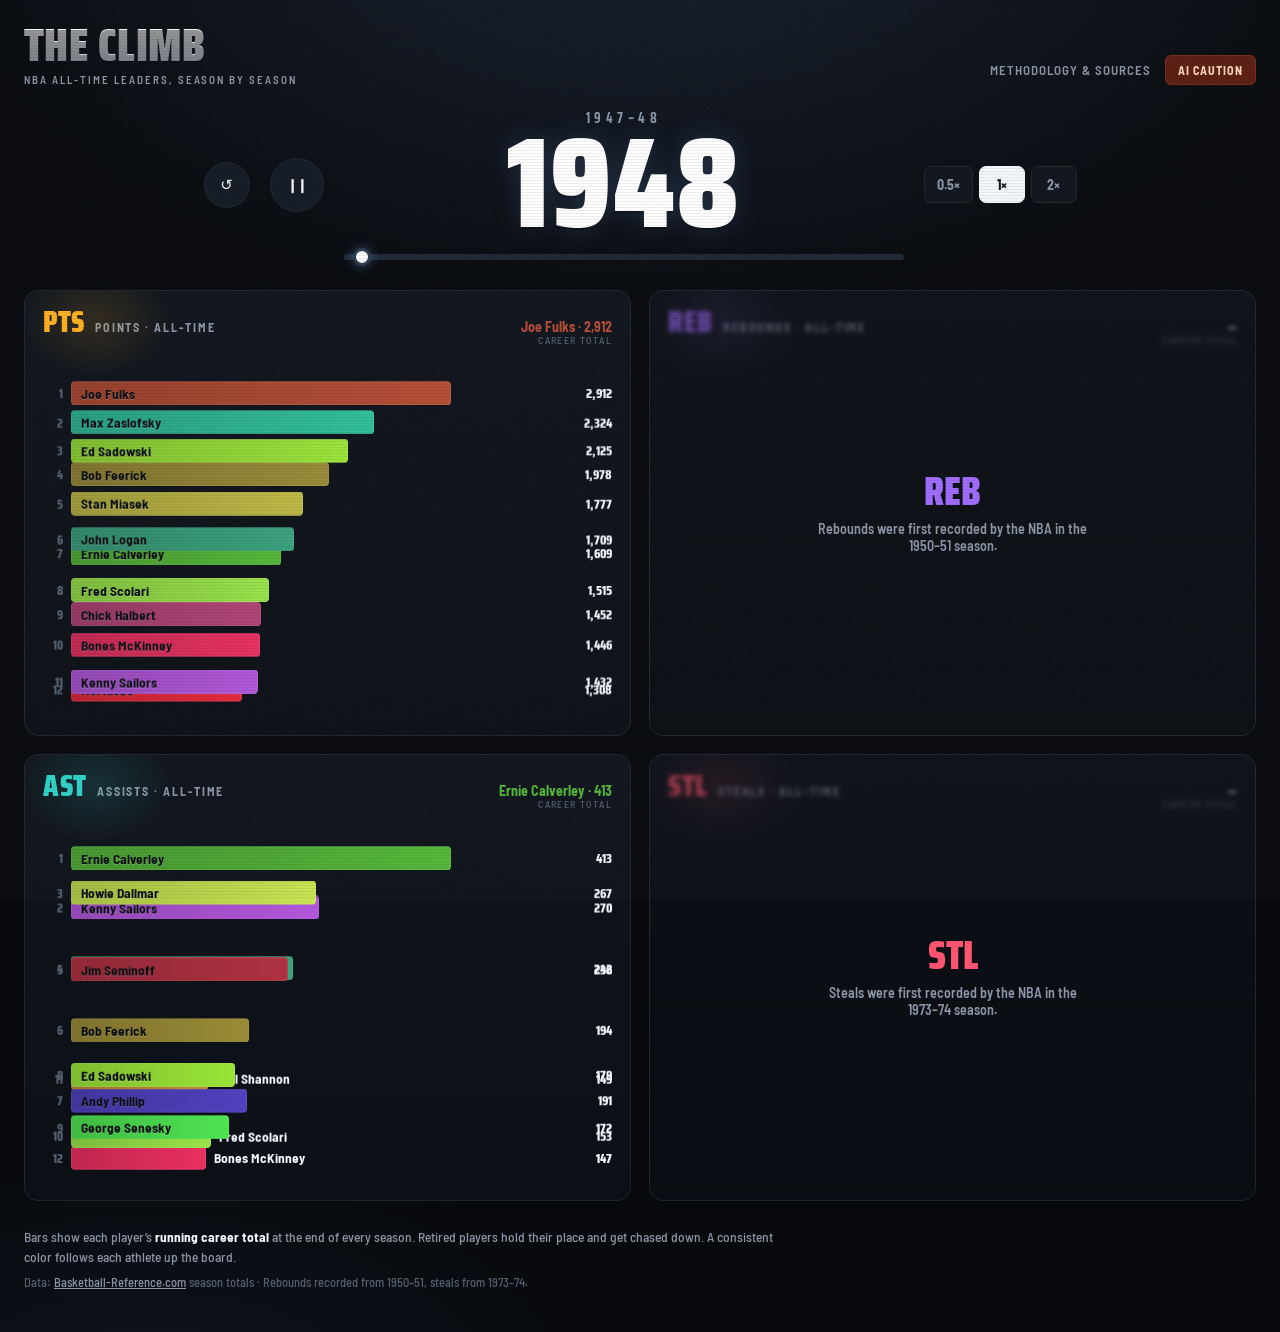
==== index.html @ aac30cc6 "The Climb: NBA all-time leaders horserace (points, rebounds, assists, steals)" ====
<!DOCTYPE html>
<html lang="en">
<head>
<meta charset="utf-8">
<meta name="viewport" content="width=device-width, initial-scale=1, viewport-fit=cover">
<title>The Climb &middot; NBA All-Time Leaders Race</title>
<meta name="description" content="Four synchronized bar-chart races showing the NBA's all-time points, rebounds, assists and steals leaders accumulating season by season from 1947 to 2025.">
<link rel="preconnect" href="https://fonts.googleapis.com">
<link rel="preconnect" href="https://fonts.gstatic.com" crossorigin>
<link href="https://fonts.googleapis.com/css2?family=Saira+Condensed:wght@600;700;800;900&family=Barlow+Semi+Condensed:wght@500;600;700&display=swap" rel="stylesheet">
<link rel="stylesheet" href="styles.css">
</head>
<body>
<div class="grain" aria-hidden="true"></div>
<div class="scan" aria-hidden="true"></div>

<header class="topbar">
  <div class="brand">
    <span class="brand-mark">THE&nbsp;CLIMB</span>
    <span class="brand-sub">NBA all-time leaders, season by season</span>
  </div>
  <div class="topbar-right">
    <a class="source" href="methodology.html">Methodology &amp; sources</a>
    <button id="aiCaution" class="ai-caution" type="button">AI caution</button>
  </div>
</header>

<section class="clock" aria-label="season clock">
  <button id="restart" class="transport restart" title="Restart" aria-label="Restart">&#x21BA;</button>
  <button id="play" class="transport play" title="Play / pause" aria-label="Play or pause">&#10073;&#10073;</button>
  <div class="year-wrap">
    <div id="season" class="season">1946&ndash;47</div>
    <div id="year" class="year">1947</div>
    <input id="scrub" class="scrub" type="range" min="0" max="1000" value="0" step="1" aria-label="Scrub through seasons">
  </div>
  <div class="speeds" role="group" aria-label="Playback speed">
    <button class="speed" data-speed="0.5">0.5&times;</button>
    <button class="speed is-active" data-speed="1">1&times;</button>
    <button class="speed" data-speed="2">2&times;</button>
  </div>
</section>

<main id="grid" class="grid">
  <!-- chart cards injected by app.js -->
</main>

<footer class="footnote">
  <p>Bars show each player&rsquo;s <strong>running career total</strong> at the end of every season. Retired players hold their place and get chased down. A consistent color follows each athlete up the board.</p>
  <p class="src">Data: <a href="https://www.basketball-reference.com/" target="_blank" rel="noopener">Basketball-Reference.com</a> season totals &middot; Rebounds recorded from 1950&ndash;51, steals from 1973&ndash;74.</p>
</footer>

<div id="caution" class="caution-pop" hidden>
  <div class="caution-card">
    <button class="caution-close" id="cautionClose" aria-label="Close">&times;</button>
    <h2>How this was built &amp; what to double-check</h2>
    <ul id="cautionList"></ul>
    <p class="caution-foot">Built with AI assistance. Numbers are sourced and computed transparently &mdash; see the <a href="methodology.html">methodology</a>.</p>
  </div>
</div>

<script src="app.js"></script>
</body>
</html>
---- styles.css ----
/* ============================================================
   THE CLIMB — NBA all-time leaders race
   Aesthetic: late-night broadcast / arena jumbotron.
   Near-black court, LED scanlines, condensed scoreboard numerals,
   a giant shot-clock YEAR driving four synchronized races.
   ============================================================ */

:root{
  --bg:        #07090d;
  --bg-2:      #0c1016;
  --panel:     #0f141c;
  --panel-2:   #131a24;
  --line:      #1d2734;
  --ink:       #f4f7fb;
  --ink-dim:   #8b97a8;
  --ink-faint: #54606f;

  --pts: #ffb01f;
  --trb: #a06bff;
  --ast: #2fd4c8;
  --stl: #ff5470;

  --row-h: 30px;
  --maxw: 1480px;
}

*{ box-sizing:border-box; }
html,body{ margin:0; padding:0; }
body{
  background:
    radial-gradient(1200px 700px at 50% -8%, #15202e 0%, rgba(21,32,46,0) 60%),
    radial-gradient(900px 600px at 12% 110%, #11161f 0%, rgba(17,22,31,0) 55%),
    var(--bg);
  color:var(--ink);
  font-family:"Barlow Semi Condensed", system-ui, sans-serif;
  font-weight:500;
  min-height:100vh;
  overflow-x:hidden;
  -webkit-font-smoothing:antialiased;
}

/* atmosphere overlays */
.grain{
  position:fixed; inset:0; z-index:9999; pointer-events:none; opacity:.05;
  background-image:url("data:image/svg+xml,%3Csvg xmlns='http://www.w3.org/2000/svg' width='160' height='160'%3E%3Cfilter id='n'%3E%3CfeTurbulence type='fractalNoise' baseFrequency='0.85' numOctaves='2'/%3E%3C/filter%3E%3Crect width='100%25' height='100%25' filter='url(%23n)'/%3E%3C/svg%3E");
}
.scan{
  position:fixed; inset:0; z-index:9998; pointer-events:none; opacity:.35;
  background:repeating-linear-gradient(0deg, rgba(0,0,0,0) 0 2px, rgba(0,0,0,.18) 2px 3px);
  mix-blend-mode:multiply;
}

/* ---------- top bar ---------- */
.topbar{
  max-width:var(--maxw); margin:0 auto; padding:22px 24px 6px;
  display:flex; align-items:flex-end; justify-content:space-between; gap:16px;
}
.brand{ display:flex; flex-direction:column; line-height:1; }
.brand-mark{
  font-family:"Saira Condensed", sans-serif; font-weight:900;
  font-size:clamp(26px, 3.6vw, 46px); letter-spacing:.01em;
  background:linear-gradient(180deg,#fff 0%, #c6d0dd 100%);
  -webkit-background-clip:text; background-clip:text; color:transparent;
  text-shadow:0 1px 0 rgba(0,0,0,.4);
}
.brand-sub{
  margin-top:6px; color:var(--ink-dim); font-weight:600;
  text-transform:uppercase; letter-spacing:.18em; font-size:11px;
}
.topbar-right{ display:flex; align-items:center; gap:14px; }
.source{
  color:var(--ink-dim); text-decoration:none; font-weight:600; font-size:13px;
  text-transform:uppercase; letter-spacing:.08em; border-bottom:1px solid transparent;
}
.source:hover{ color:var(--ink); border-color:var(--ink-faint); }
.ai-caution{
  font-family:inherit; cursor:pointer; font-weight:700; font-size:12px;
  text-transform:uppercase; letter-spacing:.08em;
  color:#ffd9c2; background:#5a1d12; border:1px solid #7a2b18;
  padding:7px 12px; border-radius:6px;
}
.ai-caution:hover{ background:#6d2416; }

/* ---------- shot-clock ---------- */
.clock{
  max-width:var(--maxw); margin:10px auto 4px; padding:6px 24px 14px;
  display:flex; align-items:center; gap:20px; flex-wrap:wrap; justify-content:center;
}
.transport{
  font-family:inherit; cursor:pointer; color:var(--ink);
  width:46px; height:46px; border-radius:50%;
  background:var(--panel-2); border:1px solid var(--line);
  font-size:15px; display:flex; align-items:center; justify-content:center;
  flex:0 0 auto; transition:background .15s, border-color .15s, transform .1s;
}
.transport:hover{ background:#1a2330; border-color:#2b3a4d; }
.transport:active{ transform:scale(.93); }
.play{ width:54px; height:54px; font-size:14px; letter-spacing:-2px; }

.year-wrap{ display:flex; flex-direction:column; align-items:center; min-width:min(560px,86vw); }
.season{
  font-family:"Saira Condensed",sans-serif; font-weight:700; color:var(--ink-dim);
  letter-spacing:.32em; font-size:14px; text-transform:uppercase; margin-bottom:-4px;
}
.year{
  font-family:"Saira Condensed",sans-serif; font-weight:900;
  font-size:clamp(64px, 11vw, 128px); line-height:.9; letter-spacing:.01em;
  font-variant-numeric:tabular-nums;
  color:#fff;
  text-shadow:0 0 28px rgba(120,170,255,.18), 0 2px 0 rgba(0,0,0,.5);
}
.scrub{
  -webkit-appearance:none; appearance:none; width:100%; height:6px; margin-top:14px;
  background:var(--line); border-radius:6px; cursor:pointer; outline:none;
}
.scrub::-webkit-slider-thumb{
  -webkit-appearance:none; width:18px; height:18px; border-radius:50%;
  background:#fff; border:3px solid #2b3a4d; box-shadow:0 0 12px rgba(120,170,255,.4); cursor:grab;
}
.scrub::-moz-range-thumb{
  width:18px; height:18px; border-radius:50%; background:#fff; border:3px solid #2b3a4d; cursor:grab;
}

.speeds{ display:flex; gap:6px; }
.speed{
  font-family:inherit; cursor:pointer; font-weight:700; font-size:14px;
  color:var(--ink-dim); background:var(--panel); border:1px solid var(--line);
  padding:9px 12px; border-radius:7px; min-width:46px; transition:.15s;
}
.speed:hover{ color:var(--ink); }
.speed.is-active{ color:#0b0e13; background:var(--ink); border-color:var(--ink); }

/* ---------- grid of races ---------- */
.grid{
  max-width:var(--maxw); margin:14px auto 0; padding:0 24px;
  display:grid; grid-template-columns:1fr 1fr; gap:18px;
}
.card{
  position:relative; background:linear-gradient(180deg,var(--panel) 0%, var(--bg-2) 100%);
  border:1px solid var(--line); border-radius:14px; padding:16px 18px 18px;
  overflow:hidden; opacity:0; transform:translateY(14px);
  animation:rise .6s cubic-bezier(.2,.7,.2,1) forwards;
}
.card::before{ /* accent glow top-left */
  content:""; position:absolute; left:-40px; top:-50px; width:220px; height:160px;
  background:radial-gradient(closest-side, var(--accent) 0%, transparent 70%);
  opacity:.14; pointer-events:none;
}
.card:nth-child(1){ animation-delay:.05s; }
.card:nth-child(2){ animation-delay:.12s; }
.card:nth-child(3){ animation-delay:.19s; }
.card:nth-child(4){ animation-delay:.26s; }
@keyframes rise{ to{ opacity:1; transform:none; } }

.card-head{ display:flex; align-items:baseline; justify-content:space-between; gap:12px; margin-bottom:12px; }
.card-title{ display:flex; align-items:baseline; gap:10px; }
.card-short{
  font-family:"Saira Condensed",sans-serif; font-weight:900; font-size:30px; line-height:1;
  color:var(--accent); letter-spacing:.02em;
}
.card-label{
  font-weight:700; text-transform:uppercase; letter-spacing:.16em; font-size:12px; color:var(--ink-dim);
}
.card-leader{ text-align:right; line-height:1.05; max-width:55%; }
.leader-name{ font-weight:700; font-size:14px; color:var(--ink); white-space:nowrap; overflow:hidden; text-overflow:ellipsis; }
.leader-tag{ font-size:10px; text-transform:uppercase; letter-spacing:.14em; color:var(--ink-faint); }

.race{ position:relative; width:100%; }

/* a single racing bar — 3-col grid: rank | bar-area | value column */
.bar{
  position:absolute; left:0; top:0; height:calc(var(--row-h) - 6px);
  width:100%; display:grid; grid-template-columns:20px 1fr 58px;
  align-items:center; gap:8px; will-change:transform; contain:layout style;
}
.bar-rank{
  font-family:"Saira Condensed",sans-serif; font-weight:800; font-size:13px;
  color:var(--ink-faint); text-align:right;
}
.bar-area{ position:relative; height:100%; }
.bar-track{ position:absolute; left:0; top:0; height:100%; width:var(--w,2%); min-width:2px;
  border-radius:4px;
  background:linear-gradient(90deg, color-mix(in srgb, var(--c) 82%, #000) 0%, var(--c) 100%);
  box-shadow:inset 0 0 0 1px rgba(255,255,255,.08); }
.bar-name{
  position:absolute; left:10px; top:50%; transform:translateY(-50%);
  font-weight:700; font-size:13.5px; color:#0a0d12; white-space:nowrap;
  text-shadow:0 1px 0 rgba(255,255,255,.22); pointer-events:none;
  max-width:calc(100% - 16px); overflow:hidden; text-overflow:ellipsis;
}
.bar-name.outside{ left:calc(var(--w,2%) + 8px); color:var(--ink); text-shadow:none; }
.bar-val{
  font-family:"Saira Condensed",sans-serif; font-weight:800; font-size:13.5px;
  color:var(--ink); font-variant-numeric:tabular-nums; white-space:nowrap; text-align:right;
}

/* pre-tracking overlay (steals/rebounds before they were recorded) */
.gate{
  position:absolute; inset:0; display:flex; flex-direction:column; align-items:center; justify-content:center;
  text-align:center; gap:8px; background:linear-gradient(180deg, rgba(10,13,18,.4), rgba(10,13,18,.75));
  border-radius:10px; backdrop-filter:blur(2px); padding:20px;
}
.gate[hidden]{ display:none; }
.gate-stat{ font-family:"Saira Condensed",sans-serif; font-weight:900; font-size:40px; color:var(--accent); line-height:1; }
.gate-msg{ color:var(--ink-dim); font-weight:600; max-width:280px; font-size:14px; }

/* ---------- footer ---------- */
.footnote{ max-width:var(--maxw); margin:26px auto 40px; padding:0 24px; color:var(--ink-dim); }
.footnote p{ margin:6px 0; font-size:13.5px; line-height:1.5; max-width:760px; }
.footnote strong{ color:var(--ink); }
.footnote .src{ color:var(--ink-faint); font-size:12.5px; }
.footnote a{ color:var(--ink-dim); }

/* ---------- AI caution popover ---------- */
.caution-pop{ position:fixed; inset:0; z-index:10000; display:flex; align-items:center; justify-content:center;
  background:rgba(4,6,9,.7); backdrop-filter:blur(3px); padding:20px; }
.caution-pop[hidden]{ display:none; }
.caution-card{ position:relative; max-width:560px; width:100%; background:#0d1a2b; border:1px solid #1c3350;
  border-radius:14px; padding:26px 28px; color:#dfe8f3; box-shadow:0 30px 80px rgba(0,0,0,.6); }
.caution-card h2{ font-family:"Saira Condensed",sans-serif; font-weight:800; font-size:22px; margin:0 0 14px; }
.caution-card ul{ margin:0; padding-left:18px; }
.caution-card li{ margin:8px 0; font-size:14px; line-height:1.5; }
.caution-foot{ margin-top:16px; font-size:13px; color:#9fb3cc; }
.caution-foot a{ color:#7fb0ff; }
.caution-close{ position:absolute; top:12px; right:14px; background:none; border:none; color:#7e93ad;
  font-size:26px; cursor:pointer; line-height:1; }
.caution-close:hover{ color:#fff; }

/* ---------- responsive ---------- */
@media (max-width: 920px){
  .grid{ grid-template-columns:1fr; }
  .year{ font-size:clamp(56px,18vw,96px); }
  .topbar{ flex-direction:column; align-items:flex-start; gap:10px; }
}
@media (prefers-reduced-motion: reduce){
  .card{ animation:none; opacity:1; transform:none; }
}
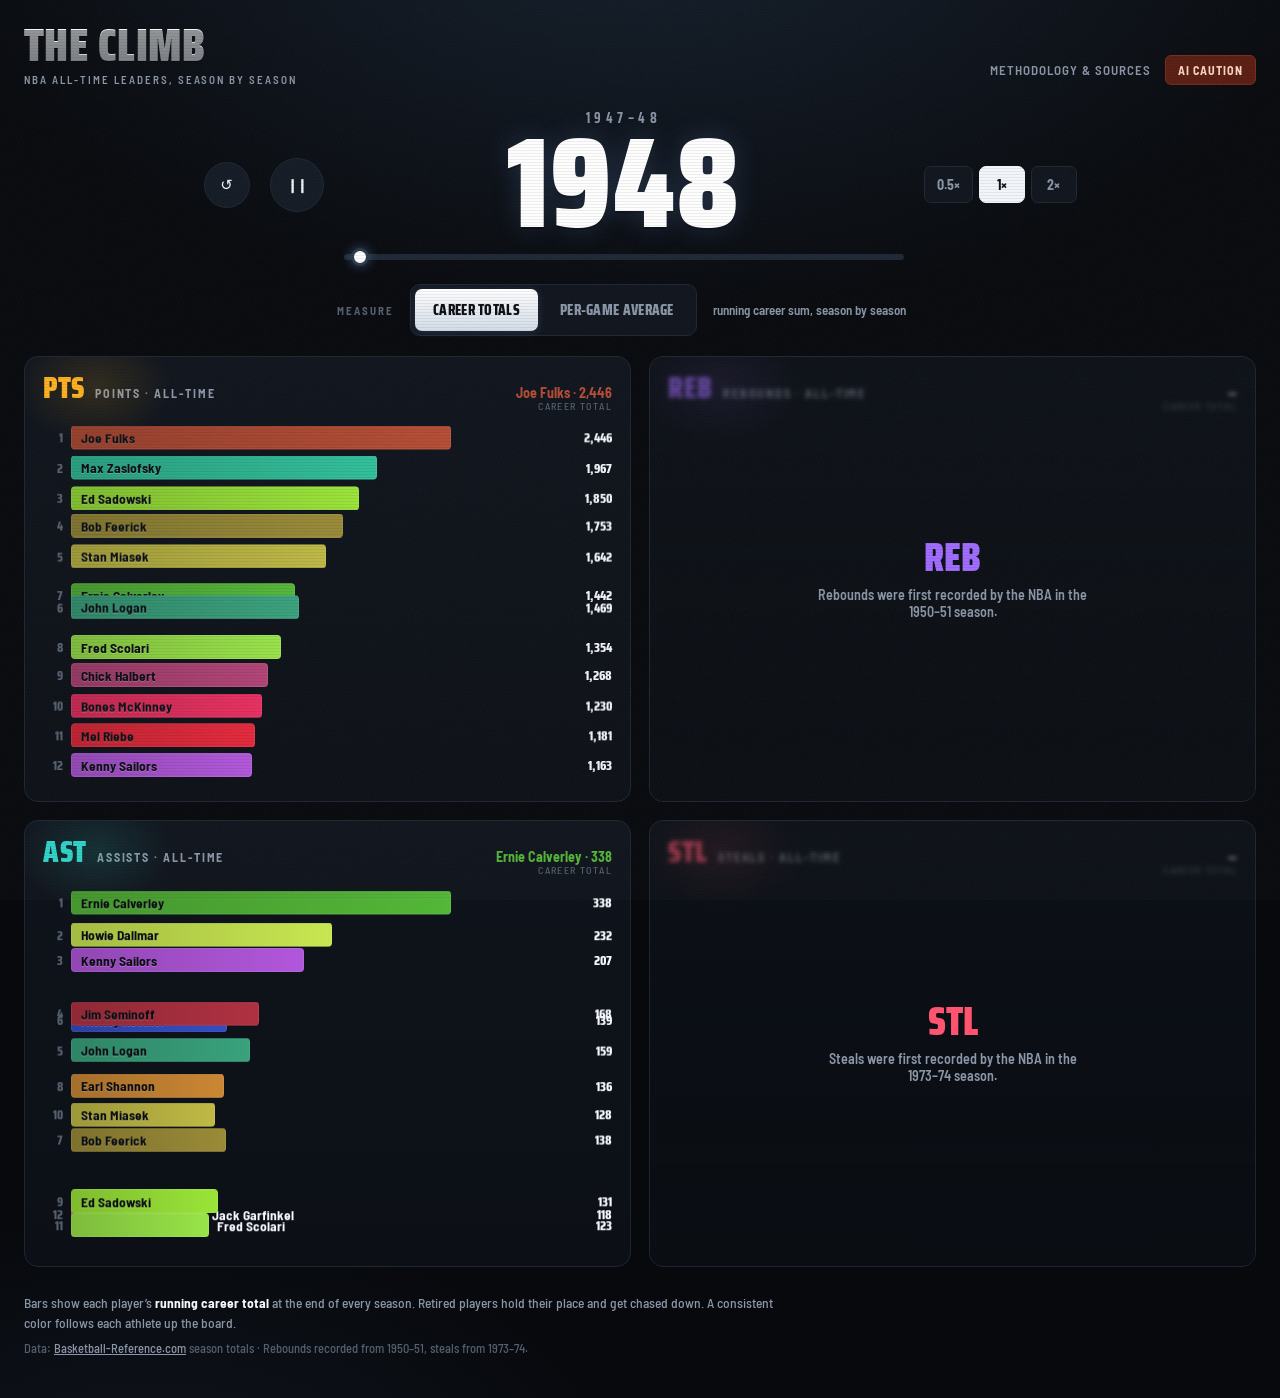
==== commit fb579c1c: "Add Career totals / Per-game average toggle (re-scrape adds games played; per-game shows real season" ====
--- a/index.html
+++ b/index.html
@@ -40,12 +40,21 @@
   </div>
 </section>
 
+<section class="modebar" role="group" aria-label="Measure">
+  <span class="modebar-label">Measure</span>
+  <div class="mode-toggle">
+    <button class="mode is-active" data-mode="totals">Career totals</button>
+    <button class="mode" data-mode="avg">Per&#8209;game average</button>
+  </div>
+  <span id="modeHint" class="modebar-hint">running career sum, season by season</span>
+</section>
+
 <main id="grid" class="grid">
   <!-- chart cards injected by app.js -->
 </main>
 
 <footer class="footnote">
-  <p>Bars show each player&rsquo;s <strong>running career total</strong> at the end of every season. Retired players hold their place and get chased down. A consistent color follows each athlete up the board.</p>
+  <p id="footLede">Bars show each player&rsquo;s <strong>running career total</strong> at the end of every season. Retired players hold their place and get chased down. A consistent color follows each athlete up the board.</p>
   <p class="src">Data: <a href="https://www.basketball-reference.com/" target="_blank" rel="noopener">Basketball-Reference.com</a> season totals &middot; Rebounds recorded from 1950&ndash;51, steals from 1973&ndash;74.</p>
 </footer>
 
--- a/styles.css
+++ b/styles.css
@@ -130,6 +130,26 @@
 .speed:hover{ color:var(--ink); }
 .speed.is-active{ color:#0b0e13; background:var(--ink); border-color:var(--ink); }
 
+/* ---------- mode toggle ---------- */
+.modebar{
+  max-width:var(--maxw); margin:0 auto; padding:4px 24px 6px;
+  display:flex; align-items:center; justify-content:center; gap:16px; flex-wrap:wrap;
+}
+.modebar-label{ text-transform:uppercase; letter-spacing:.18em; font-size:11px; font-weight:700; color:var(--ink-faint); }
+.modebar-hint{ color:var(--ink-dim); font-size:13px; font-weight:600; min-width:230px; }
+.mode-toggle{
+  display:flex; background:var(--panel); border:1px solid var(--line);
+  border-radius:10px; padding:4px; gap:4px;
+}
+.mode{
+  font-family:"Saira Condensed",sans-serif; font-weight:800; cursor:pointer;
+  font-size:15px; letter-spacing:.02em; text-transform:uppercase;
+  color:var(--ink-dim); background:transparent; border:none; padding:9px 18px; border-radius:7px;
+  transition:color .15s, background .15s;
+}
+.mode:hover{ color:var(--ink); }
+.mode.is-active{ color:#0b0e13; background:linear-gradient(180deg,#fff,#d4dde8); box-shadow:0 1px 8px rgba(120,170,255,.18); }
+
 /* ---------- grid of races ---------- */
 .grid{
   max-width:var(--maxw); margin:14px auto 0; padding:0 24px;
@@ -172,6 +192,7 @@
   position:absolute; left:0; top:0; height:calc(var(--row-h) - 6px);
   width:100%; display:grid; grid-template-columns:20px 1fr 58px;
   align-items:center; gap:8px; will-change:transform; contain:layout style;
+  transition:opacity .35s ease;
 }
 .bar-rank{
   font-family:"Saira Condensed",sans-serif; font-weight:800; font-size:13px;
@@ -182,6 +203,9 @@
   border-radius:4px;
   background:linear-gradient(90deg, color-mix(in srgb, var(--c) 82%, #000) 0%, var(--c) 100%);
   box-shadow:inset 0 0 0 1px rgba(255,255,255,.08); }
+/* per-game mode shows discrete season values; CSS-tween the width so bars grow smoothly */
+.race.smooth .bar-track{ transition:width .55s cubic-bezier(.25,.85,.3,1); }
+.race.smooth .bar-name{ transition:left .55s cubic-bezier(.25,.85,.3,1); }
 .bar-name{
   position:absolute; left:10px; top:50%; transform:translateY(-50%);
   font-weight:700; font-size:13.5px; color:#0a0d12; white-space:nowrap;
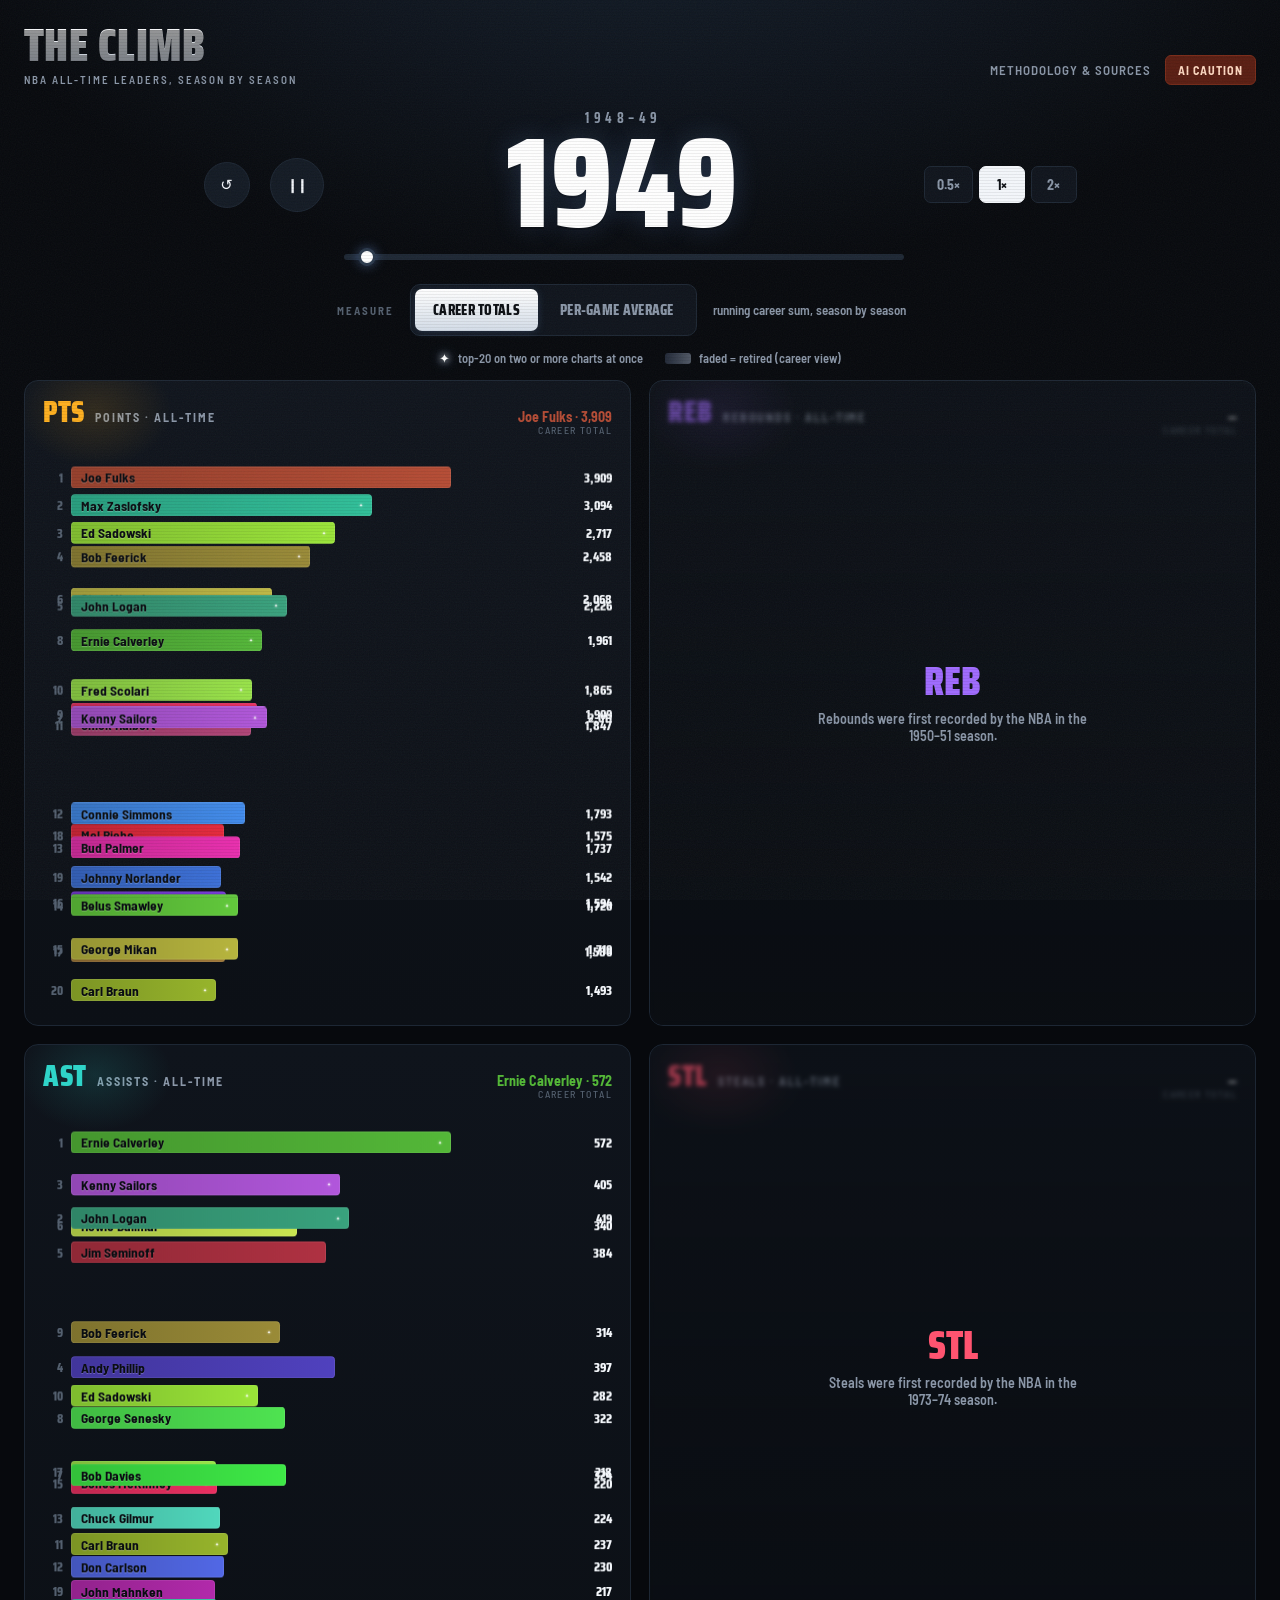
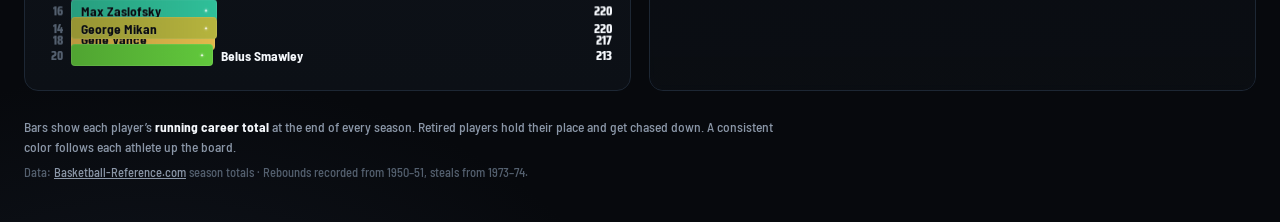
==== commit d8a4c5bb: "Smooth per-game transitions (continuous interpolation, scrub snaps to real seasons); show top 20; ad" ====
--- a/index.html
+++ b/index.html
@@ -49,6 +49,11 @@
   <span id="modeHint" class="modebar-hint">running career sum, season by season</span>
 </section>
 
+<section class="legend" aria-label="Legend">
+  <span class="legend-item"><span class="legend-star">✦</span> top&#8209;20 on two or more charts at once</span>
+  <span class="legend-item" id="legendRetired"><span class="legend-fade"></span> faded = retired (career view)</span>
+</section>
+
 <main id="grid" class="grid">
   <!-- chart cards injected by app.js -->
 </main>
--- a/styles.css
+++ b/styles.css
@@ -20,7 +20,7 @@
   --ast: #2fd4c8;
   --stl: #ff5470;
 
-  --row-h: 30px;
+  --row-h: 28px;
   --maxw: 1480px;
 }
 
@@ -150,6 +150,17 @@
 .mode:hover{ color:var(--ink); }
 .mode.is-active{ color:#0b0e13; background:linear-gradient(180deg,#fff,#d4dde8); box-shadow:0 1px 8px rgba(120,170,255,.18); }
 
+/* ---------- legend ---------- */
+.legend{
+  max-width:var(--maxw); margin:2px auto 0; padding:6px 24px 0;
+  display:flex; align-items:center; justify-content:center; gap:22px; flex-wrap:wrap;
+}
+.legend-item{ display:inline-flex; align-items:center; gap:8px; color:var(--ink-dim); font-size:12.5px; font-weight:600; }
+.legend-star{ color:#fff; font-size:13px; text-shadow:0 0 7px #fff, 0 0 12px #7fb0ff; }
+.legend-fade{ width:26px; height:11px; border-radius:3px; display:inline-block;
+  background:linear-gradient(90deg,#3a4760,#9aa7bd); opacity:.5; }
+@media (max-width:560px){ .legend{ gap:14px; } .legend-item{ font-size:11.5px; } }
+
 /* ---------- grid of races ---------- */
 .grid{
   max-width:var(--maxw); margin:14px auto 0; padding:0 24px;
@@ -203,9 +214,32 @@
   border-radius:4px;
   background:linear-gradient(90deg, color-mix(in srgb, var(--c) 82%, #000) 0%, var(--c) 100%);
   box-shadow:inset 0 0 0 1px rgba(255,255,255,.08); }
-/* per-game mode shows discrete season values; CSS-tween the width so bars grow smoothly */
-.race.smooth .bar-track{ transition:width .55s cubic-bezier(.25,.85,.3,1); }
-.race.smooth .bar-name{ transition:left .55s cubic-bezier(.25,.85,.3,1); }
+/* retired players (cumulative view): dimmed + slightly desaturated as they hold their total */
+.bar.retired .bar-track{ filter:saturate(.65); }
+
+/* two-way highlight: a player sitting on 2+ charts at once gets a twinned glow
+   (same on every board they're on) plus a small star riding the bar tip */
+.bar-flag{
+  position:absolute; right:6px; top:50%; z-index:3; pointer-events:none;
+  font-size:12px; line-height:1; color:#fff; opacity:0;
+  transform:translateY(-50%) scale(.4);
+  text-shadow:0 0 7px #fff, 0 0 13px var(--c);
+  transition:opacity .35s ease, transform .35s ease;
+}
+.bar.multi .bar-flag{ opacity:.95; animation:flag-twinkle 2.4s ease-in-out infinite; }
+.bar.multi .bar-track{ animation:multi-pulse 2.4s ease-in-out infinite; }
+@keyframes multi-pulse{
+  0%,100%{ box-shadow:inset 0 0 0 1px rgba(255,255,255,.30), 0 0 9px -4px var(--c); }
+  50%    { box-shadow:inset 0 0 0 1px rgba(255,255,255,.70), 0 0 20px -2px var(--c); }
+}
+@keyframes flag-twinkle{
+  0%,100%{ opacity:.65; transform:translateY(-50%) scale(.9)  rotate(0deg); }
+  50%    { opacity:1;   transform:translateY(-50%) scale(1.1) rotate(90deg); }
+}
+@media (prefers-reduced-motion: reduce){
+  .bar.multi .bar-flag, .bar.multi .bar-track{ animation:none; }
+  .bar.multi .bar-track{ box-shadow:inset 0 0 0 1px rgba(255,255,255,.6), 0 0 14px -3px var(--c); }
+}
 .bar-name{
   position:absolute; left:10px; top:50%; transform:translateY(-50%);
   font-weight:700; font-size:13.5px; color:#0a0d12; white-space:nowrap;
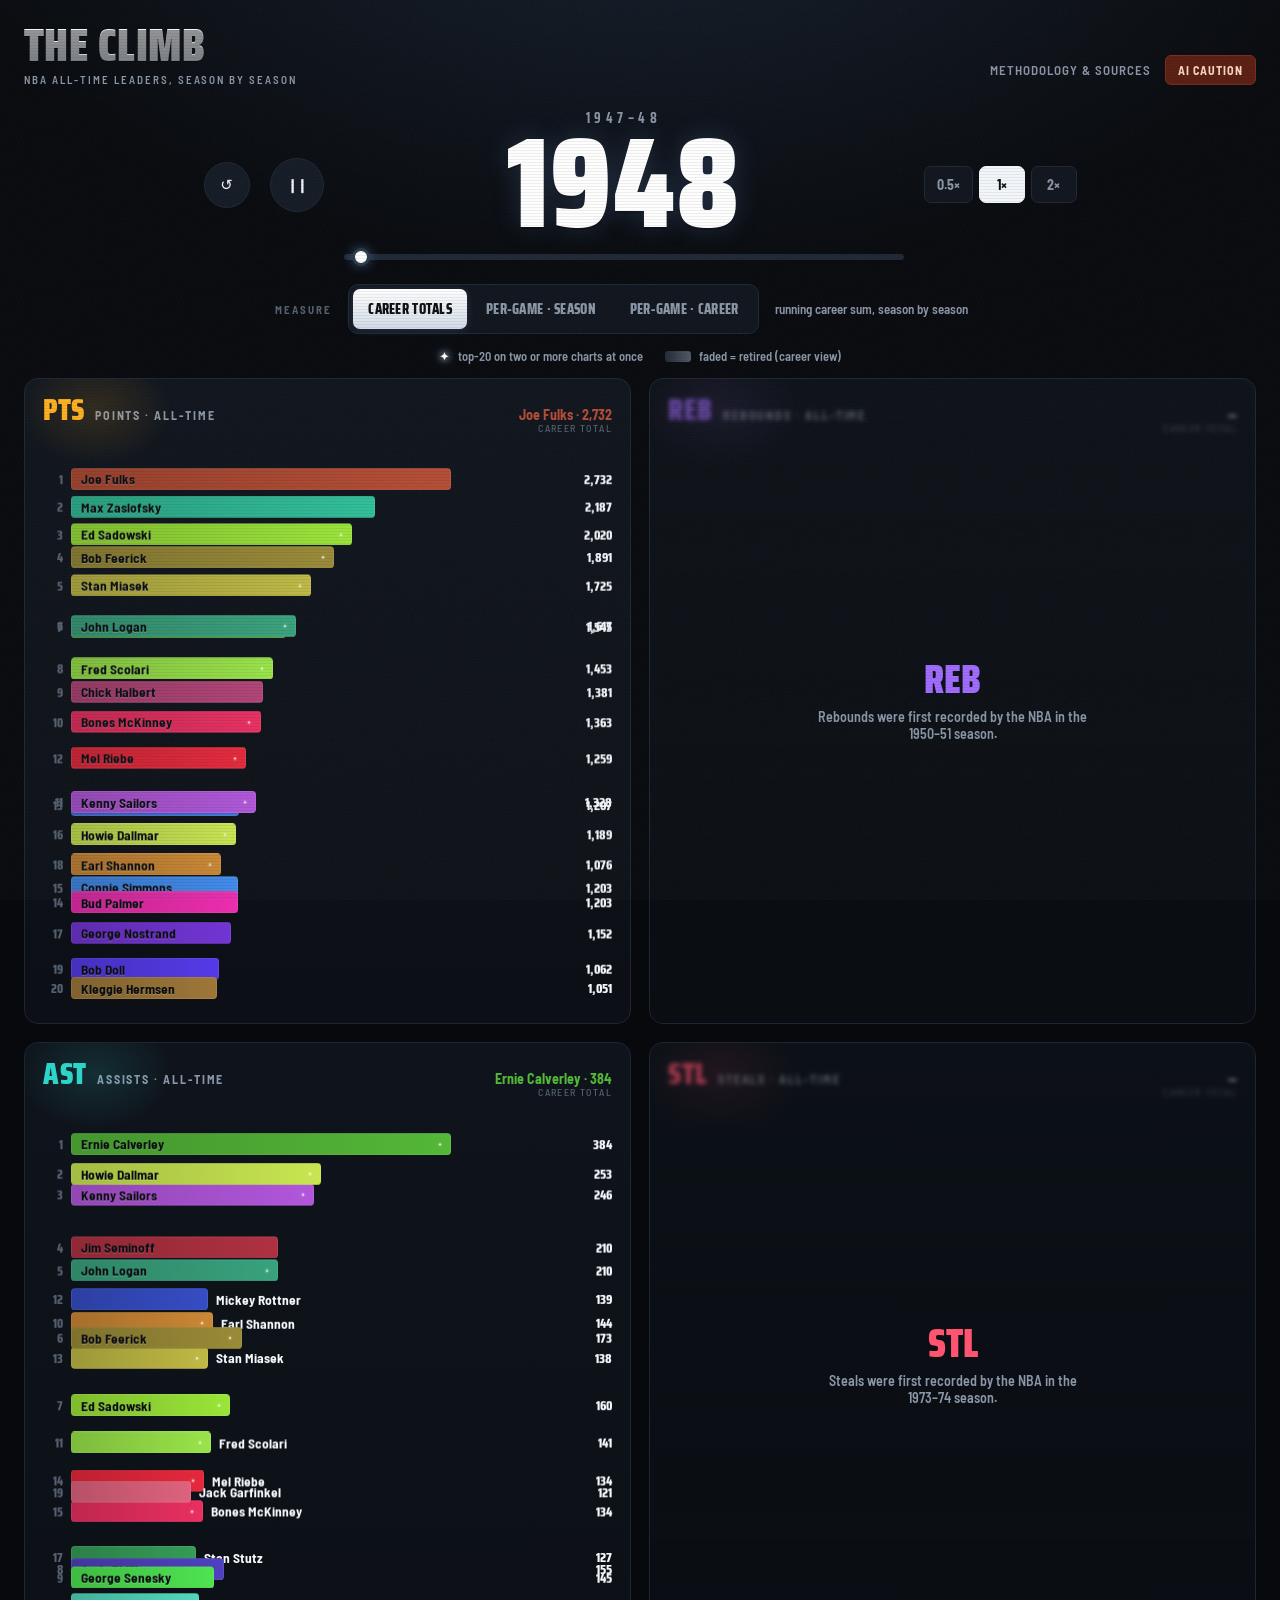
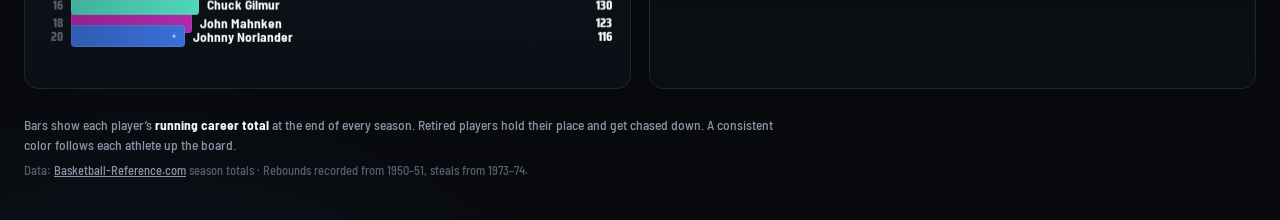
==== commit 8675affc: "Add 'Per-game · career' mode: running career per-game average (cumulative, calm). 2dp tie-breaking; " ====
--- a/index.html
+++ b/index.html
@@ -44,7 +44,8 @@
   <span class="modebar-label">Measure</span>
   <div class="mode-toggle">
     <button class="mode is-active" data-mode="totals">Career totals</button>
-    <button class="mode" data-mode="avg">Per&#8209;game average</button>
+    <button class="mode" data-mode="avg">Per&#8209;game &middot; season</button>
+    <button class="mode" data-mode="cavg">Per&#8209;game &middot; career</button>
   </div>
   <span id="modeHint" class="modebar-hint">running career sum, season by season</span>
 </section>
--- a/styles.css
+++ b/styles.css
@@ -138,14 +138,14 @@
 .modebar-label{ text-transform:uppercase; letter-spacing:.18em; font-size:11px; font-weight:700; color:var(--ink-faint); }
 .modebar-hint{ color:var(--ink-dim); font-size:13px; font-weight:600; min-width:230px; }
 .mode-toggle{
-  display:flex; background:var(--panel); border:1px solid var(--line);
-  border-radius:10px; padding:4px; gap:4px;
+  display:flex; flex-wrap:wrap; justify-content:center; background:var(--panel);
+  border:1px solid var(--line); border-radius:10px; padding:4px; gap:4px;
 }
 .mode{
   font-family:"Saira Condensed",sans-serif; font-weight:800; cursor:pointer;
-  font-size:15px; letter-spacing:.02em; text-transform:uppercase;
-  color:var(--ink-dim); background:transparent; border:none; padding:9px 18px; border-radius:7px;
-  transition:color .15s, background .15s;
+  font-size:14.5px; letter-spacing:.02em; text-transform:uppercase;
+  color:var(--ink-dim); background:transparent; border:none; padding:9px 15px; border-radius:7px;
+  transition:color .15s, background .15s; white-space:nowrap;
 }
 .mode:hover{ color:var(--ink); }
 .mode.is-active{ color:#0b0e13; background:linear-gradient(180deg,#fff,#d4dde8); box-shadow:0 1px 8px rgba(120,170,255,.18); }
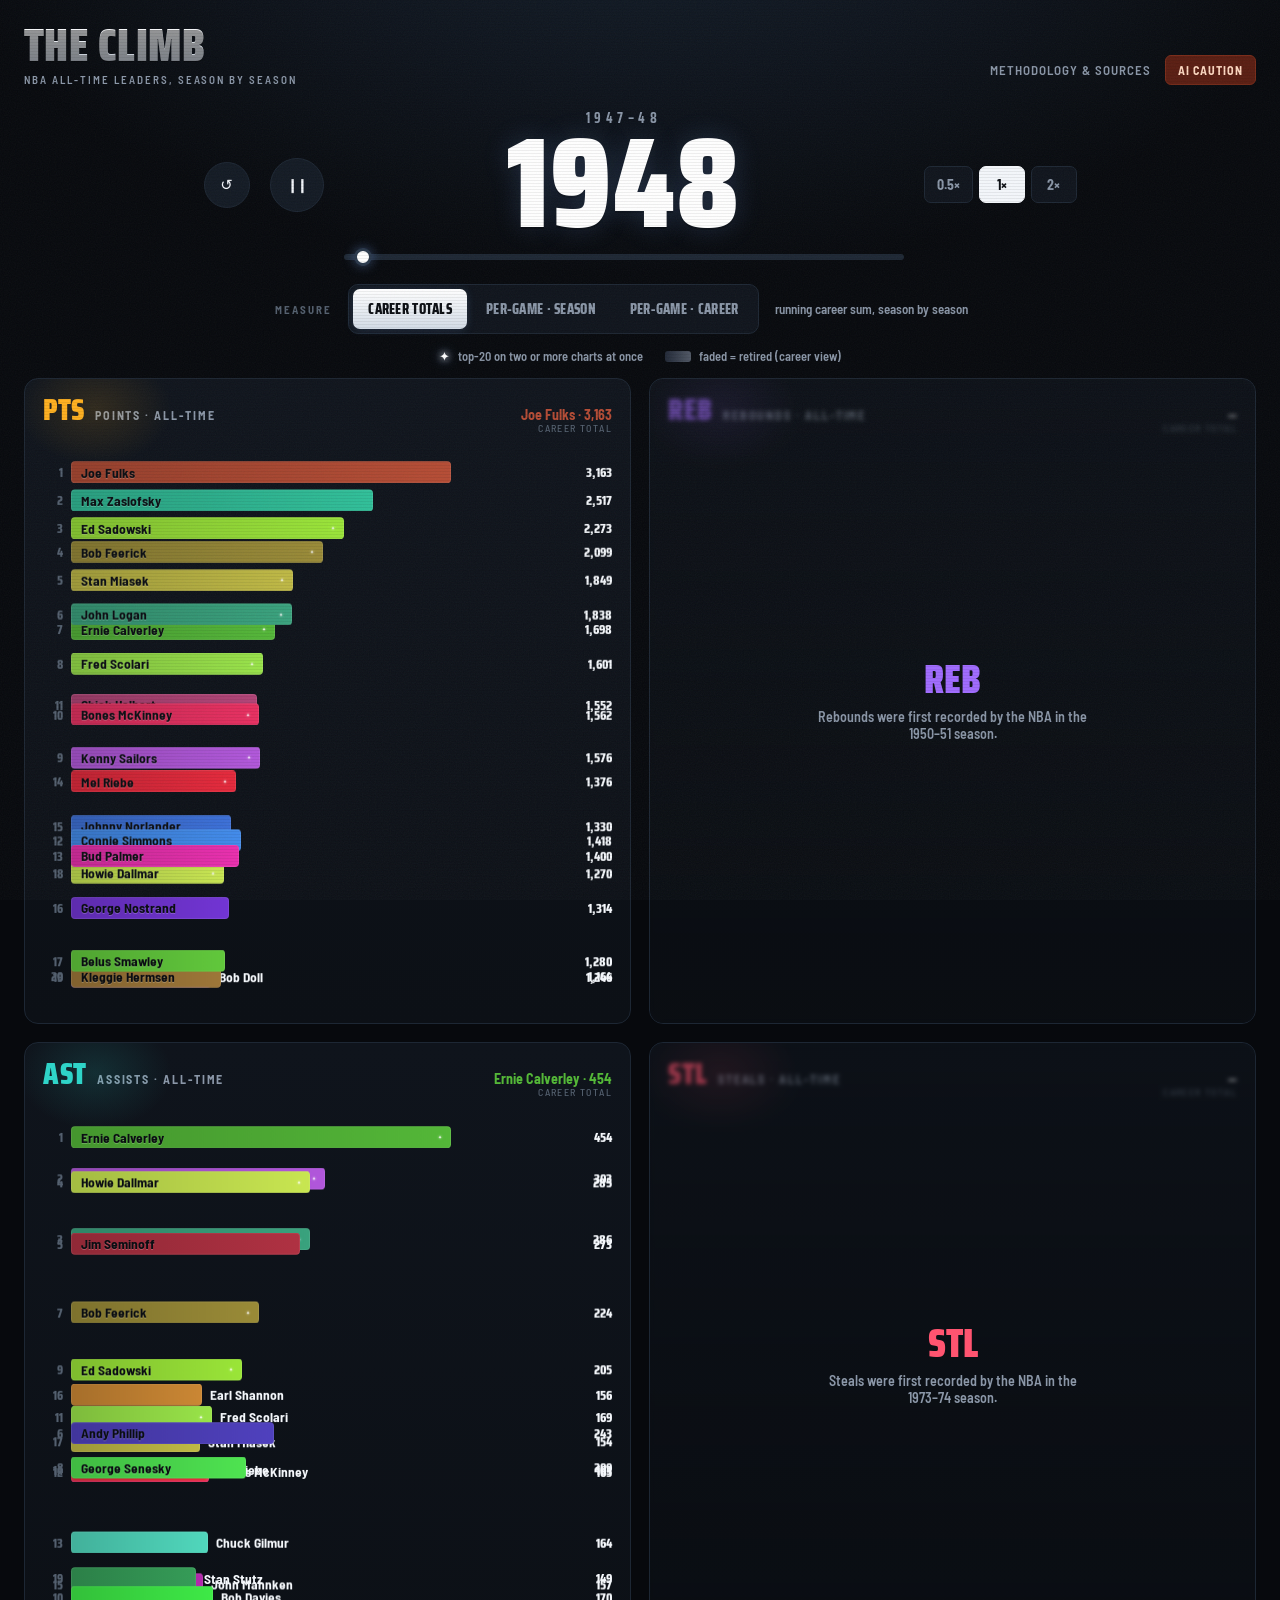
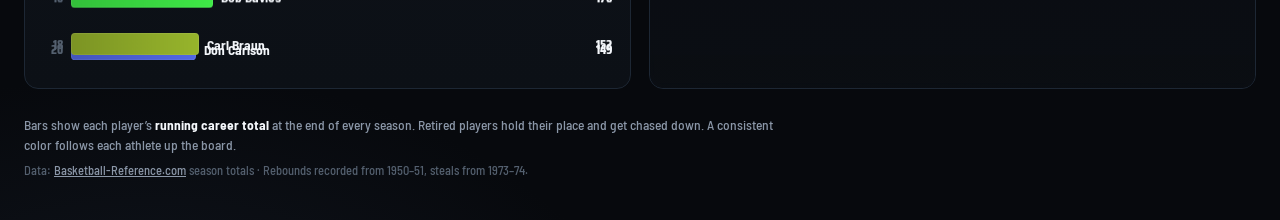
==== commit 40ca8104: "Cut AI-writing tells from page copy Rewrote sentences that read as machine-written (not-X-but-Y reve" ====
--- a/index.html
+++ b/index.html
@@ -69,7 +69,7 @@
     <button class="caution-close" id="cautionClose" aria-label="Close">&times;</button>
     <h2>How this was built &amp; what to double-check</h2>
     <ul id="cautionList"></ul>
-    <p class="caution-foot">Built with AI assistance. Numbers are sourced and computed transparently &mdash; see the <a href="methodology.html">methodology</a>.</p>
+    <p class="caution-foot">Built with AI assistance. For sources and calculations, see the <a href="methodology.html">methodology</a>.</p>
   </div>
 </div>
 
